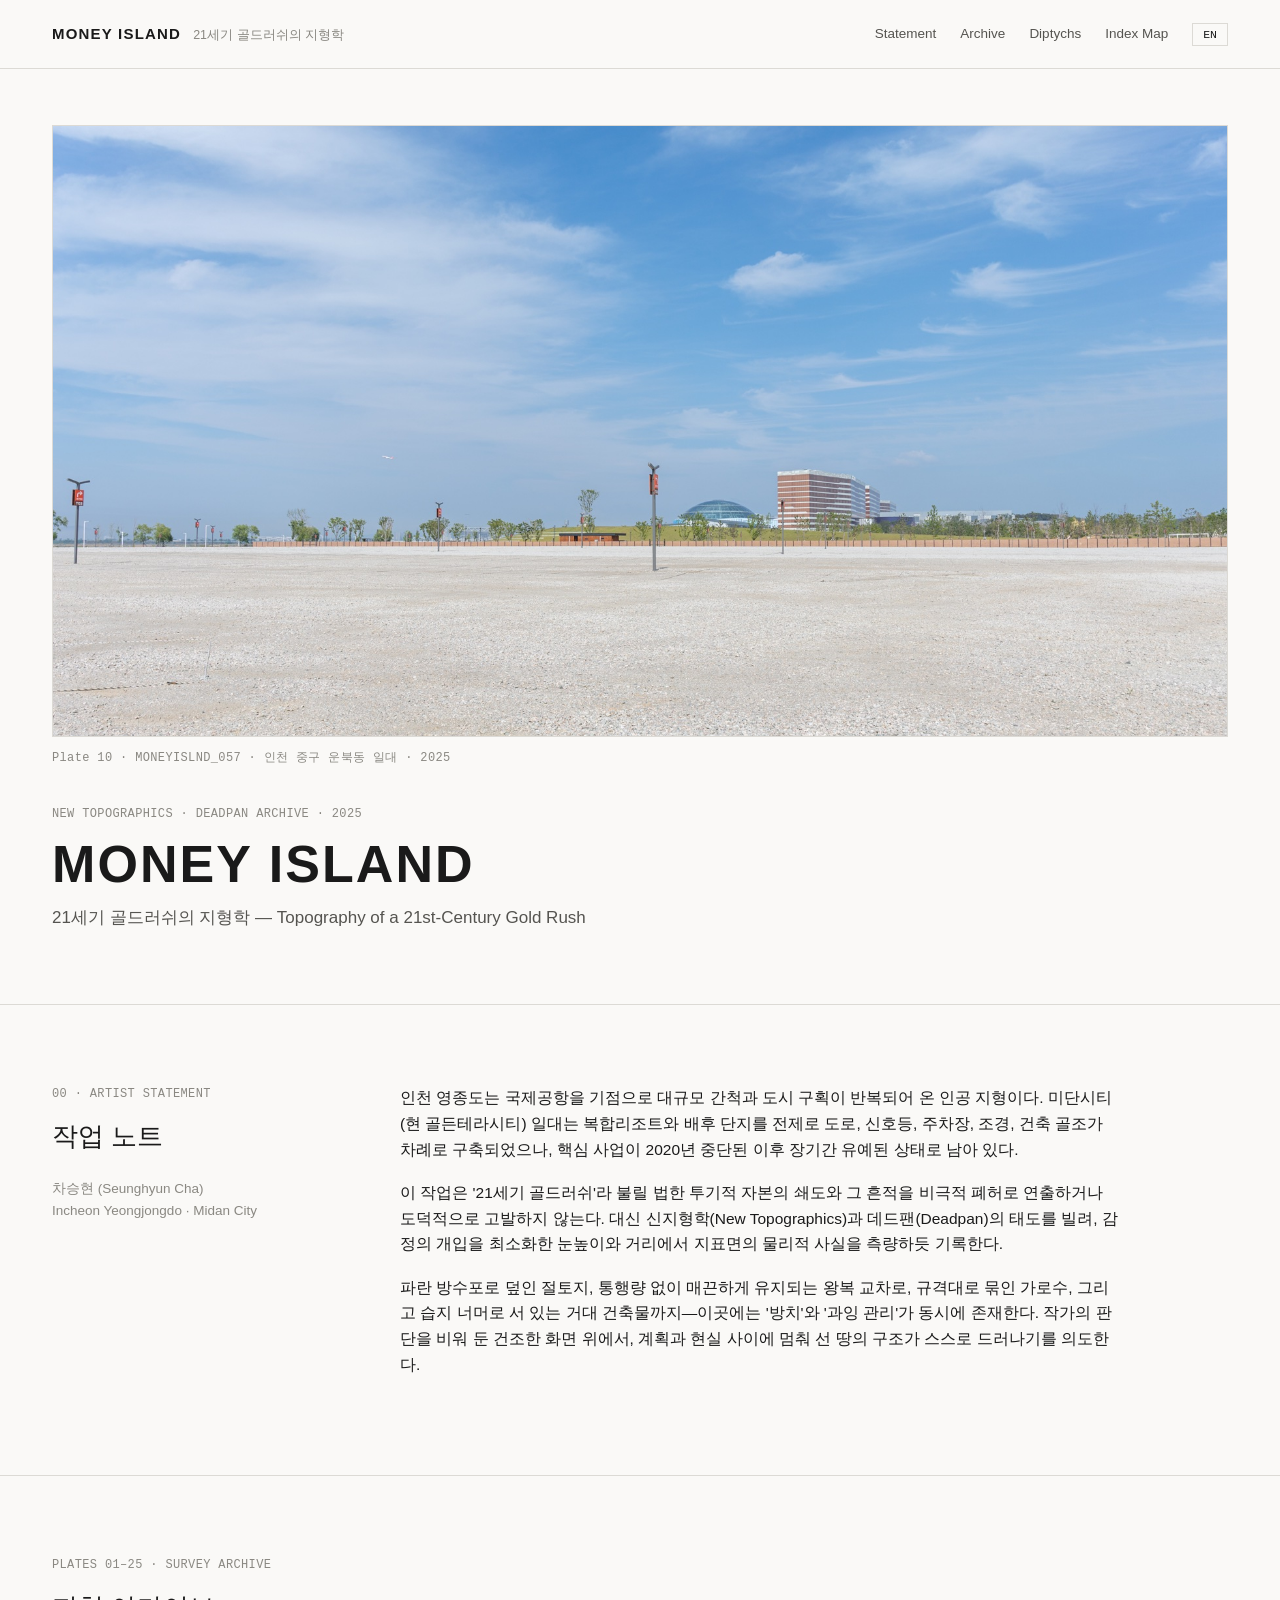
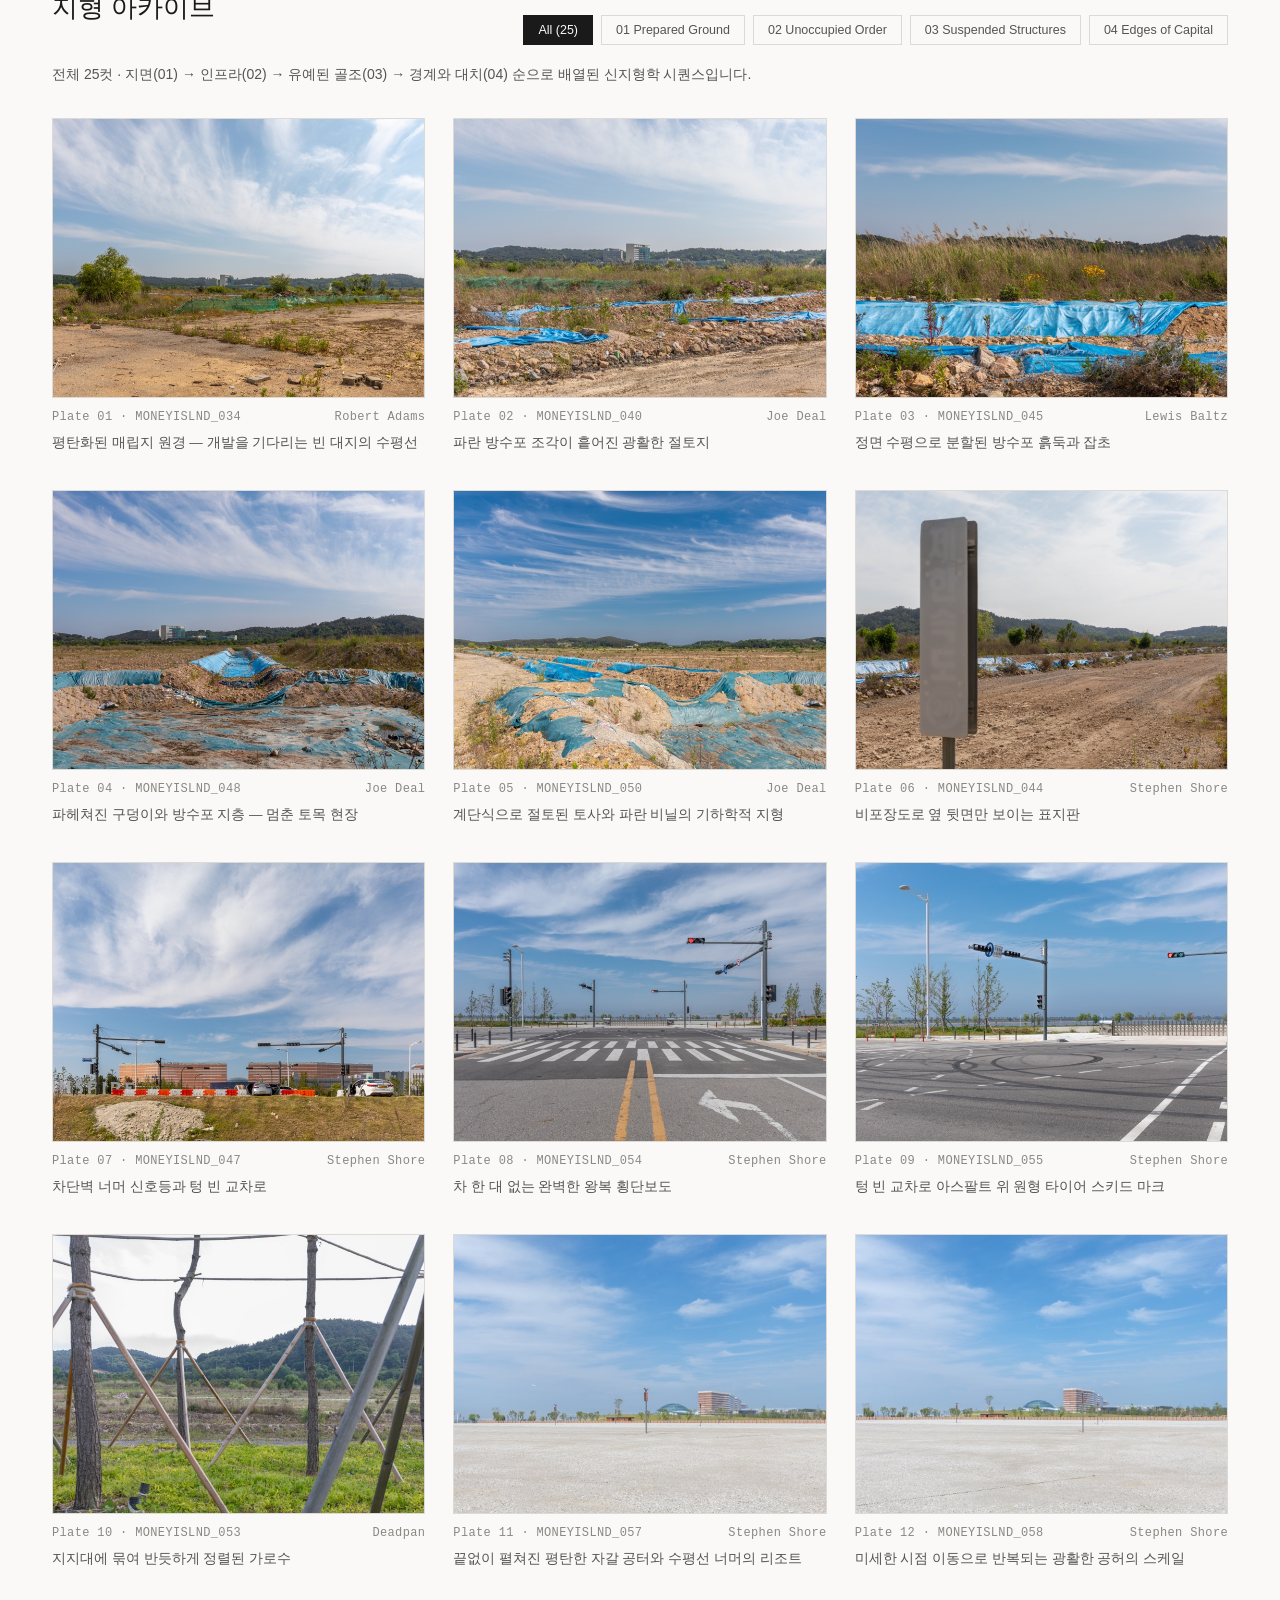
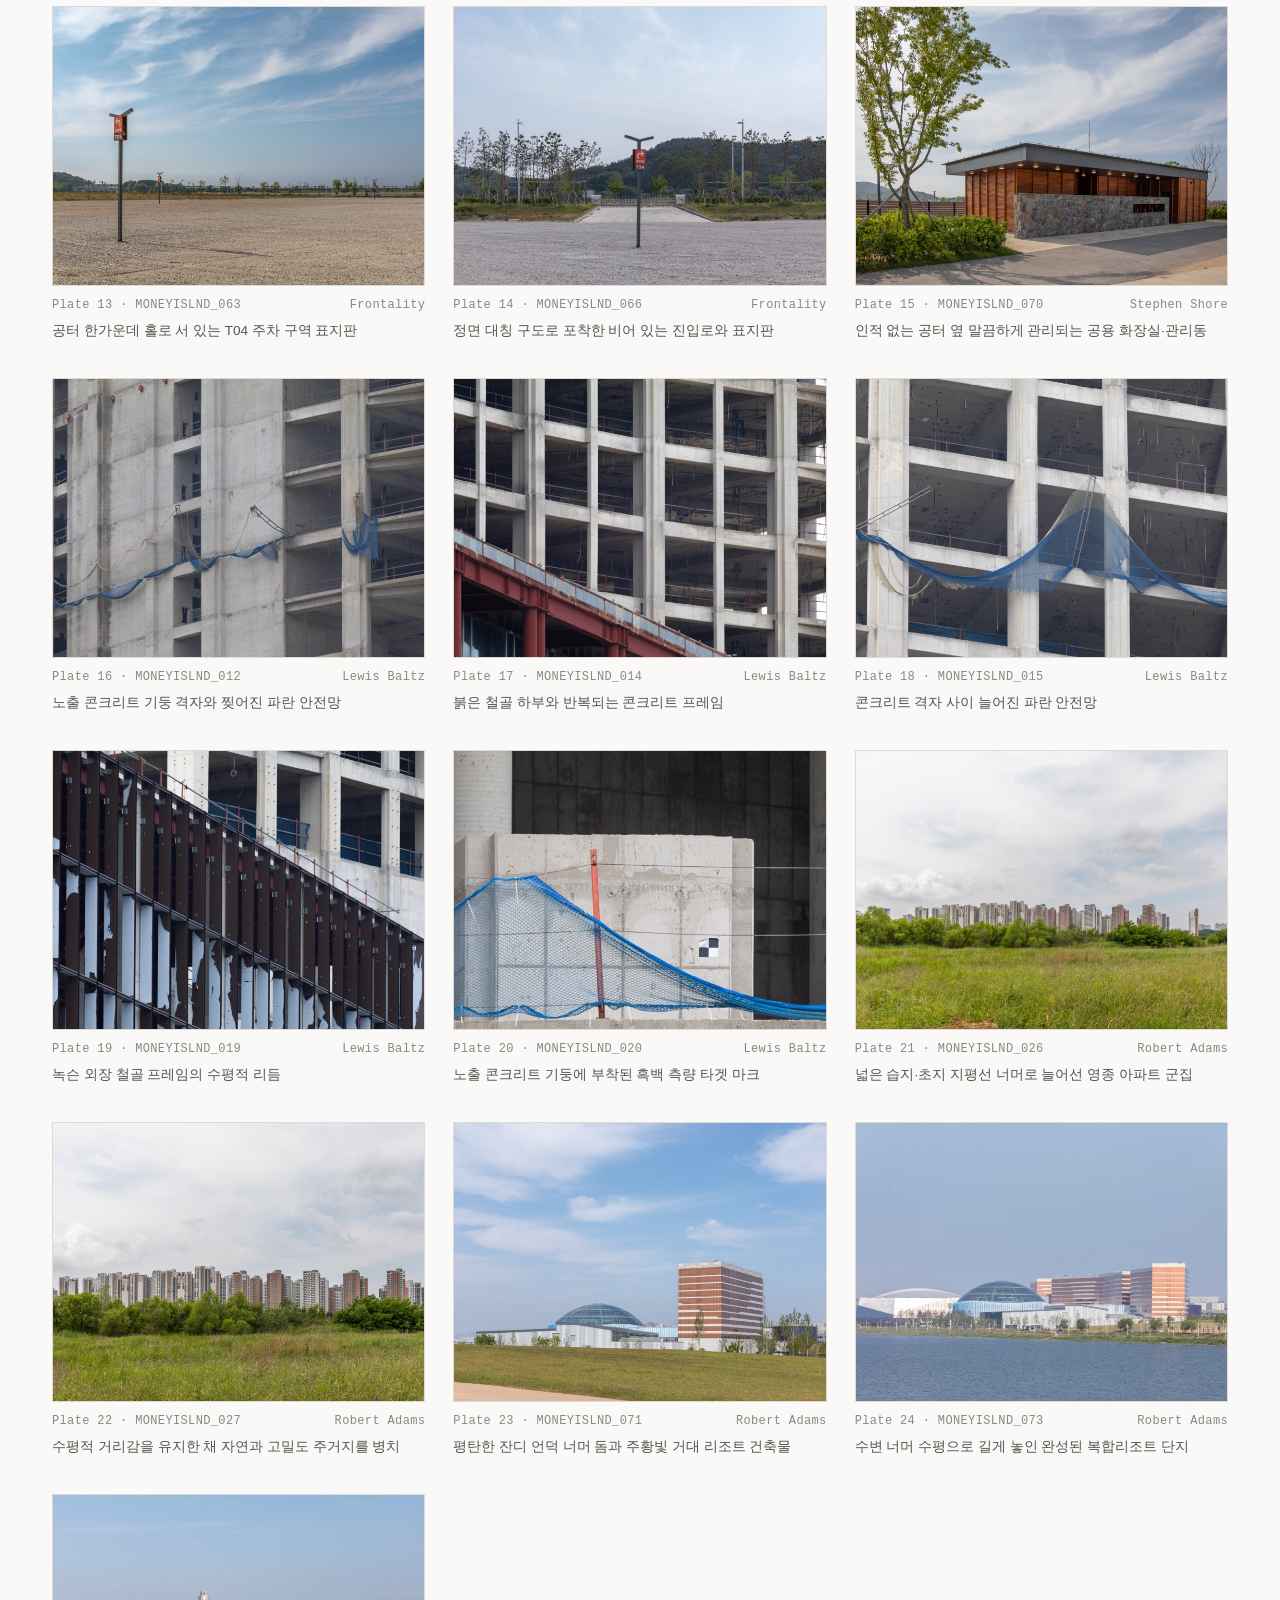
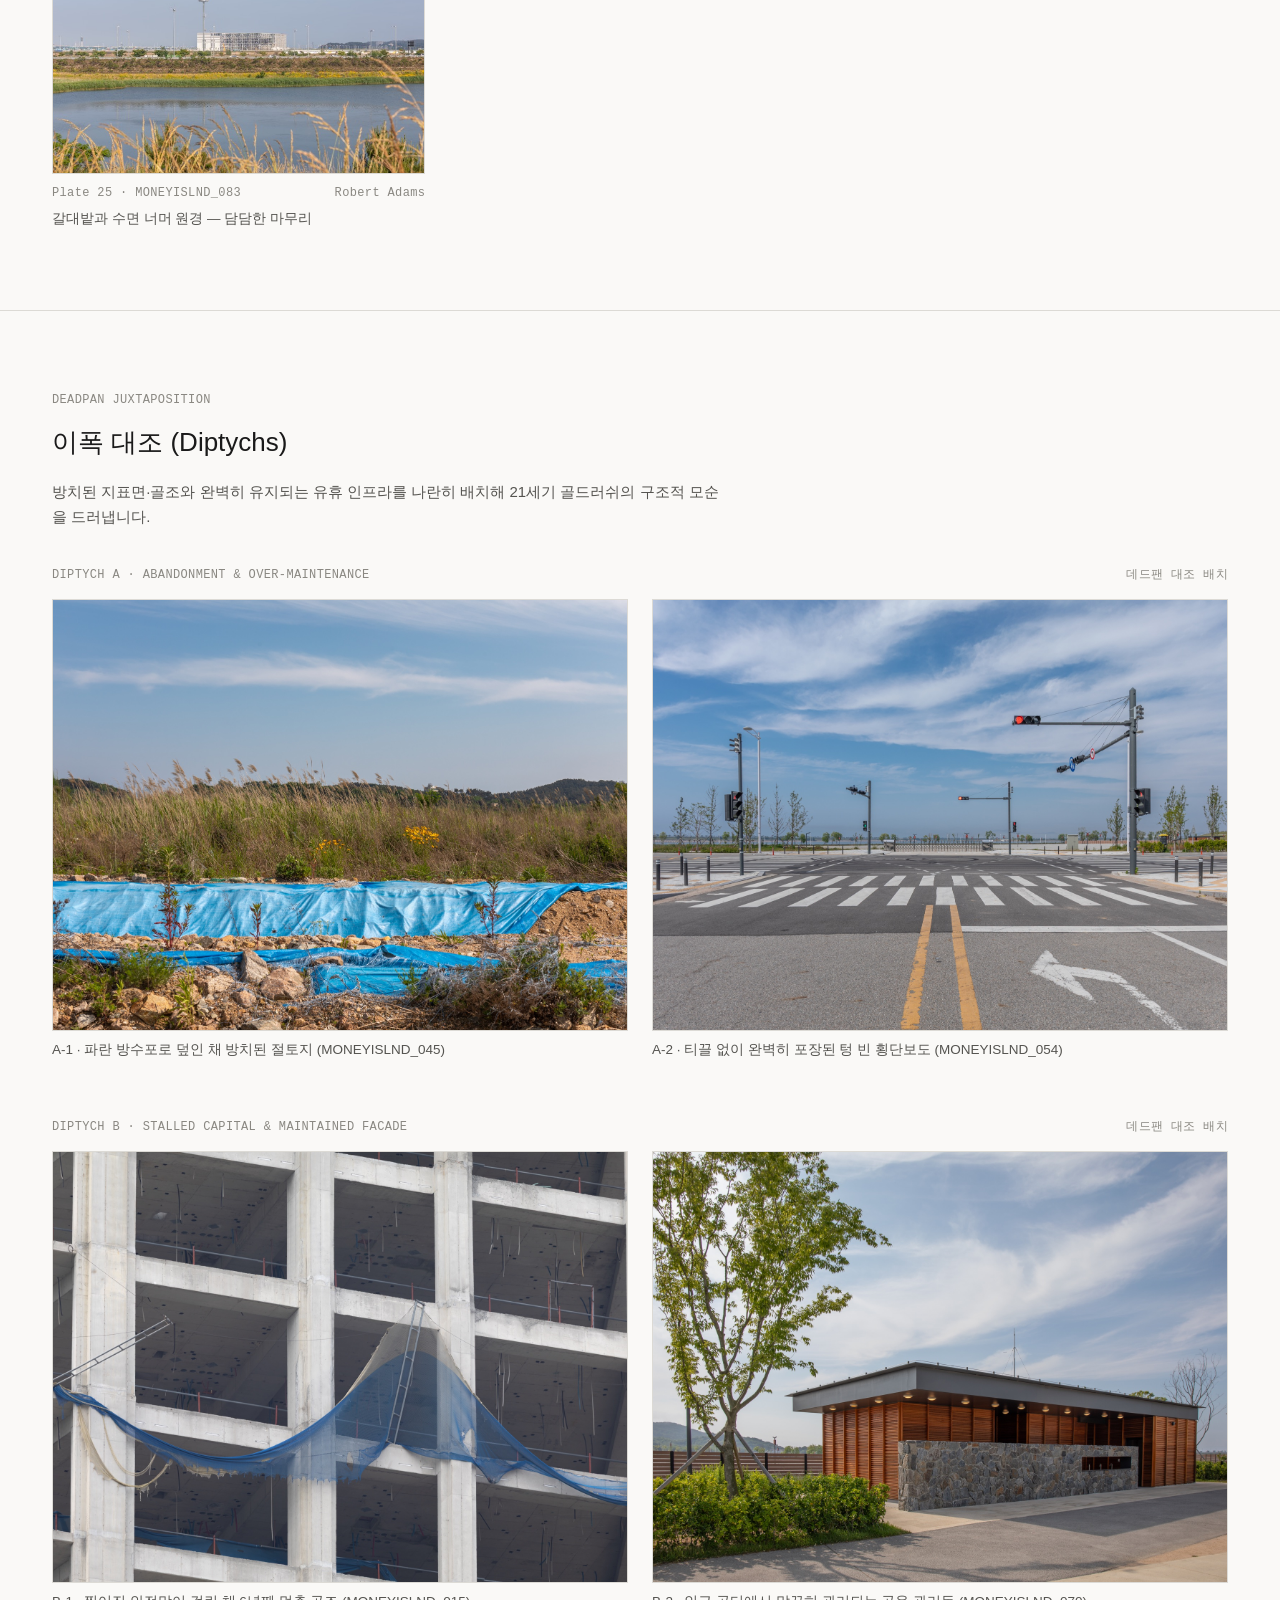
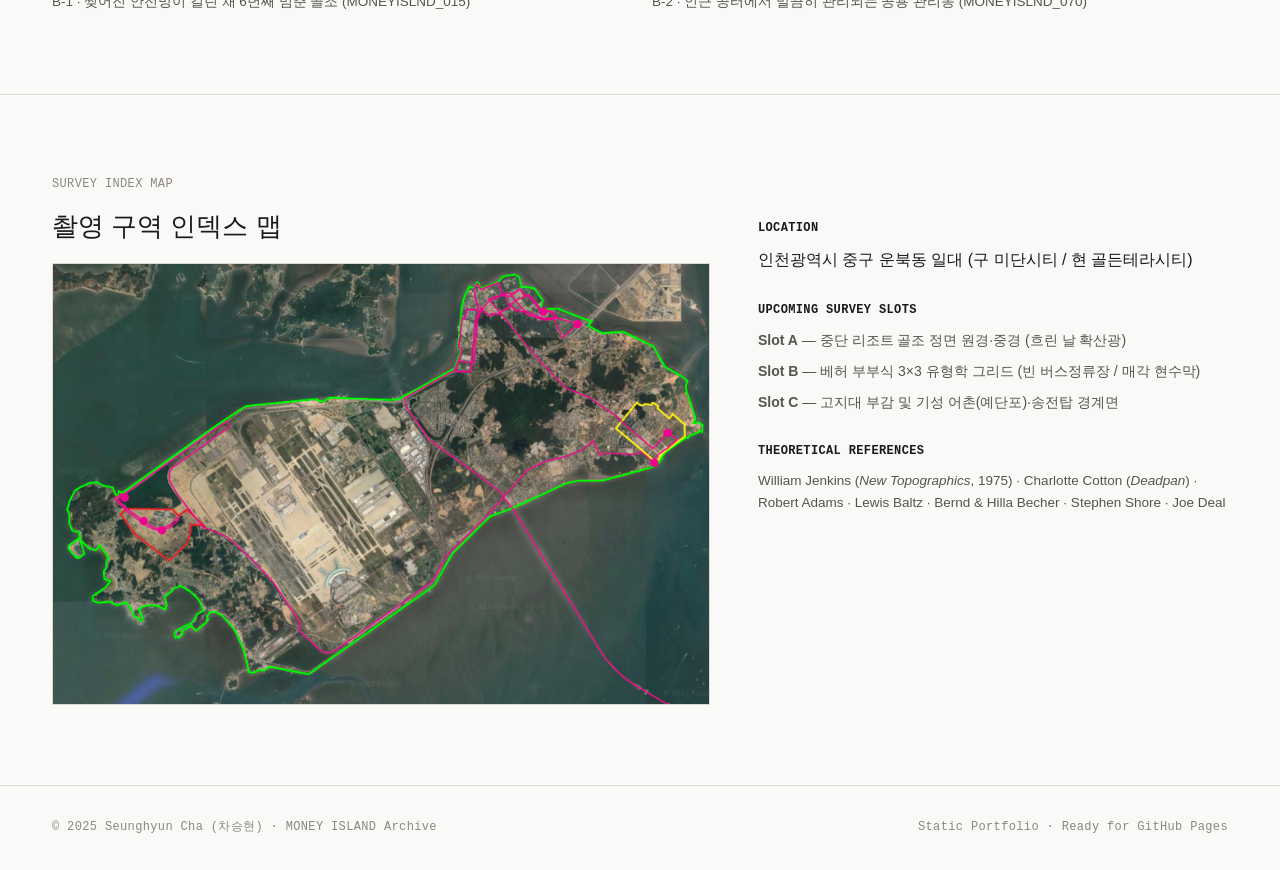
==== index.html @ 24f03597 "Add files via upload" ====
<!DOCTYPE html>
<html lang="ko">
<head>
  <meta charset="UTF-8" />
  <meta name="viewport" content="width=device-width, initial-scale=1.0" />
  <title>MONEY ISLAND — 21세기 골드러쉬의 지형학</title>

  <!-- 카카오톡·인스타그램 공유 시 표시되는 정보 (오픈그래프) -->
  <meta property="og:title" content="MONEY ISLAND: 21세기 골드러쉬의 지형학" />
  <meta property="og:description" content="인천 영종도 미단시티 신지형학(New Topographics) 사진 아카이브 · 차승현" />
  <meta property="og:image" content="images/full/MONEYISLND_057.jpg" />
  <meta property="og:type" content="website" />

  <!-- 디자인 파일(styles.css) 연결 -->
  <link rel="stylesheet" href="styles.css" />
</head>
<body>
  <!-- 상단 고정 내비게이션 바 -->
  <header class="site-header">
    <div class="container header-inner">
      <a href="#top" class="brand">
        <span class="brand-title">MONEY ISLAND</span>
        <span class="brand-sub" data-i18n="brandSub">21세기 골드러쉬의 지형학</span>
      </a>
      <nav class="main-nav" aria-label="주요 메뉴">
        <a href="#statement" data-i18n="navStatement">Statement</a>
        <a href="#archive" data-i18n="navArchive">Archive</a>
        <a href="#diptychs" data-i18n="navDiptychs">Diptychs</a>
        <a href="#index-map" data-i18n="navMap">Index Map</a>
        <button id="langToggle" class="lang-btn" type="button" aria-label="언어 전환">EN</button>
      </nav>
    </div>
  </header>

  <main id="top">
    <!-- 1. 히어로(표지) 영역 -->
    <section class="hero">
      <div class="container">
        <figure class="hero-figure">
          <img src="images/full/MONEYISLND_057.jpg" alt="영종도 미단시티의 광활한 자갈 공터와 원경 리조트" />
          <figcaption class="mono-meta">Plate 10 · MONEYISLND_057 · 인천 중구 운북동 일대 · 2025</figcaption>
        </figure>
        <div class="hero-copy">
          <p class="eyebrow mono-meta">NEW TOPOGRAPHICS · DEADPAN ARCHIVE · 2025</p>
          <h1>MONEY ISLAND</h1>
          <p class="hero-subtitle" data-i18n="heroSubtitle">21세기 골드러쉬의 지형학 — Topography of a 21st-Century Gold Rush</p>
        </div>
      </div>
    </section>

    <!-- 2. 작업 노트 (Artist Statement) -->
    <section id="statement" class="section border-top">
      <div class="container statement-grid">
        <div class="section-label">
          <p class="eyebrow mono-meta">00 · ARTIST STATEMENT</p>
          <h2 data-i18n="statementHeading">작업 노트</h2>
          <p class="photographer-tag">차승현 (Seunghyun Cha)<br />Incheon Yeongjongdo · Midan City</p>
        </div>
        <div class="statement-body" id="statementContent">
          <!-- photos.js의 작업 노트가 자동으로 들어옵니다 -->
        </div>
      </div>
    </section>

    <!-- 3. 사진 아카이브 (챕터 필터 + 갤러리 그리드) -->
    <section id="archive" class="section border-top">
      <div class="container">
        <div class="archive-header">
          <div>
            <p class="eyebrow mono-meta">PLATES 01–25 · SURVEY ARCHIVE</p>
            <h2 data-i18n="archiveHeading">지형 아카이브</h2>
          </div>
          <!-- 챕터별 필터 버튼 -->
          <div class="filter-bar" role="tablist" aria-label="챕터 필터">
            <button class="filter-btn active" data-chapter="all" type="button">All (25)</button>
            <button class="filter-btn" data-chapter="01" type="button">01 Prepared Ground</button>
            <button class="filter-btn" data-chapter="02" type="button">02 Unoccupied Order</button>
            <button class="filter-btn" data-chapter="03" type="button">03 Suspended Structures</button>
            <button class="filter-btn" data-chapter="04" type="button">04 Edges of Capital</button>
          </div>
        </div>

        <p id="chapterNote" class="chapter-note"></p>

        <!-- 사진 카드들이 자동으로 채워지는 영역 -->
        <div id="galleryGrid" class="gallery-grid"></div>
      </div>
    </section>

    <!-- 4. Diptych (이폭 대조 뷰) -->
    <section id="diptychs" class="section border-top">
      <div class="container">
        <p class="eyebrow mono-meta">DEADPAN JUXTAPOSITION</p>
        <h2 data-i18n="diptychHeading">이폭 대조 (Diptychs)</h2>
        <p class="section-desc" data-i18n="diptychDesc">방치된 지표면·골조와 완벽히 유지되는 유휴 인프라를 나란히 배치해 21세기 골드러쉬의 구조적 모순을 드러냅니다.</p>
        <div id="diptychContainer" class="diptych-list"></div>
      </div>
    </section>

    <!-- 5. 인덱스 맵 & 추가 촬영 슬롯(유형학 그리드 예고) -->
    <section id="index-map" class="section border-top">
      <div class="container map-grid">
        <div>
          <p class="eyebrow mono-meta">SURVEY INDEX MAP</p>
          <h2 data-i18n="mapHeading">촬영 구역 인덱스 맵</h2>
          <figure class="map-figure">
            <img src="images/map.jpg" alt="인천 영종국제도시 미단시티 촬영 구역 위성지도" loading="lazy" />
          </figure>
        </div>
        <div class="map-info">
          <div class="info-block">
            <h3 class="mono-meta">LOCATION</h3>
            <p data-i18n="mapLocation">인천광역시 중구 운북동 일대 (구 미단시티 / 현 골든테라시티)</p>
          </div>
          <div class="info-block">
            <h3 class="mono-meta">UPCOMING SURVEY SLOTS</h3>
            <ul class="slot-list">
              <li><strong>Slot A</strong> — 중단 리조트 골조 정면 원경·중경 (흐린 날 확산광)</li>
              <li><strong>Slot B</strong> — 베허 부부식 3×3 유형학 그리드 (빈 버스정류장 / 매각 현수막)</li>
              <li><strong>Slot C</strong> — 고지대 부감 및 기성 어촌(예단포)·송전탑 경계면</li>
            </ul>
          </div>
          <div class="info-block">
            <h3 class="mono-meta">THEORETICAL REFERENCES</h3>
            <p class="ref-text">William Jenkins (<em>New Topographics</em>, 1975) · Charlotte Cotton (<em>Deadpan</em>) · Robert Adams · Lewis Baltz · Bernd &amp; Hilla Becher · Stephen Shore · Joe Deal</p>
          </div>
        </div>
      </div>
    </section>
  </main>

  <!-- 하단 푸터 (Colophon) -->
  <footer class="site-footer border-top">
    <div class="container footer-inner">
      <p class="mono-meta">© 2025 Seunghyun Cha (차승현) · MONEY ISLAND Archive</p>
      <p class="mono-meta">Static Portfolio · Ready for GitHub Pages</p>
    </div>
  </footer>

  <!-- 전체 화면 라이트박스(사진 클릭 시 확대 보기) -->
  <div id="lightbox" class="lightbox" aria-hidden="true" role="dialog">
    <button id="lbClose" class="lb-btn lb-close" type="button" aria-label="닫기">×</button>
    <button id="lbPrev" class="lb-btn lb-prev" type="button" aria-label="이전 사진">‹</button>
    <div class="lb-content">
      <img id="lbImg" src="" alt="" />
      <div class="lb-caption">
        <div class="lb-caption-top">
          <span id="lbPlate" class="mono-meta"></span>
          <span id="lbRef" class="mono-meta lb-ref"></span>
        </div>
        <p id="lbDesc"></p>
      </div>
    </div>
    <button id="lbNext" class="lb-btn lb-next" type="button" aria-label="다음 사진">›</button>
  </div>

  <!-- 데이터(photos.js)와 동작(app.js) 스크립트 연결 -->
  <script src="photos.js"></script>
  <script src="app.js"></script>
</body>
</html>
---- styles.css ----
/* ==========================================================================
   MONEY ISLAND — New Topographics / Deadpan Gallery Stylesheet
   Google Slides 가이드와 동일한 오프화이트(#FAF9F7) 미술관 아카이브 톤
   ========================================================================== */

:root {
  --bg: #faf9f7;
  --surface: #f2f0ec;
  --ink: #1a1a1a;
  --ink-mid: #555450;
  --ink-soft: #8a8882;
  --line: #dcdad5;
  --max-w: 1240px;
}

* {
  box-sizing: border-box;
  margin: 0;
  padding: 0;
}

html {
  scroll-behavior: smooth;
}

body {
  background-color: var(--bg);
  color: var(--ink);
  font-family: -apple-system, BlinkMacSystemFont, "Apple SD Gothic Neo", "Pretendard", "Noto Sans KR", sans-serif;
  line-height: 1.65;
  -webkit-font-smoothing: antialiased;
}

img {
  display: block;
  max-width: 100%;
  height: auto;
}

.container {
  width: 100%;
  max-width: var(--max-w);
  margin: 0 auto;
  padding: 0 32px;
}

.mono-meta {
  font-family: ui-monospace, "SF Mono", Menlo, Consolas, monospace;
  font-size: 12px;
  letter-spacing: 0.03em;
  color: var(--ink-soft);
}

.border-top {
  border-top: 1px solid var(--line);
}

/* Header */
.site-header {
  position: sticky;
  top: 0;
  z-index: 40;
  background: rgba(250, 249, 247, 0.92);
  backdrop-filter: blur(8px);
  border-bottom: 1px solid var(--line);
}

.header-inner {
  height: 68px;
  display: flex;
  align-items: center;
  justify-content: space-between;
  gap: 24px;
}

.brand {
  text-decoration: none;
  color: var(--ink);
  display: flex;
  align-items: baseline;
  gap: 12px;
}

.brand-title {
  font-weight: 600;
  font-size: 15px;
  letter-spacing: 0.08em;
}

.brand-sub {
  font-size: 12.5px;
  color: var(--ink-soft);
}

.main-nav {
  display: flex;
  align-items: center;
  gap: 24px;
}

.main-nav a {
  text-decoration: none;
  color: var(--ink-mid);
  font-size: 13.5px;
  transition: color 0.15s ease;
}

.main-nav a:hover {
  color: var(--ink);
}

.lang-btn {
  border: 1px solid var(--line);
  background: transparent;
  color: var(--ink);
  font-family: ui-monospace, Menlo, monospace;
  font-size: 11.5px;
  padding: 4px 10px;
  cursor: pointer;
  transition: background 0.15s ease;
}

.lang-btn:hover {
  background: var(--surface);
}

/* Hero */
.hero {
  padding: 56px 0 72px;
}

.hero-figure img {
  width: 100%;
  max-height: 68vh;
  object-fit: cover;
  border: 1px solid var(--line);
}

.hero-figure figcaption {
  margin-top: 12px;
}

.hero-copy {
  margin-top: 36px;
}

.eyebrow {
  margin-bottom: 10px;
}

.hero-copy h1 {
  font-size: clamp(32px, 5vw, 52px);
  font-weight: 600;
  letter-spacing: 0.04em;
  line-height: 1.15;
}

.hero-subtitle {
  margin-top: 10px;
  font-size: 17px;
  color: var(--ink-mid);
  font-weight: 300;
}

/* Sections */
.section {
  padding: 80px 0;
}

.section h2 {
  font-size: 26px;
  font-weight: 500;
  margin-bottom: 16px;
}

.section-desc {
  max-width: 680px;
  color: var(--ink-mid);
  font-size: 15px;
  margin-bottom: 36px;
}

/* Statement */
.statement-grid {
  display: grid;
  grid-template-columns: 300px 1fr;
  gap: 48px;
}

.photographer-tag {
  margin-top: 20px;
  font-size: 13.5px;
  color: var(--ink-soft);
}

.statement-body p {
  font-size: 15.5px;
  color: var(--ink);
  margin-bottom: 18px;
  max-width: 720px;
}

/* Archive & Filter */
.archive-header {
  display: flex;
  flex-wrap: wrap;
  align-items: flex-end;
  justify-content: space-between;
  gap: 20px;
  margin-bottom: 18px;
}

.filter-bar {
  display: flex;
  flex-wrap: wrap;
  gap: 8px;
}

.filter-btn {
  border: 1px solid var(--line);
  background: transparent;
  color: var(--ink-mid);
  font-size: 12.5px;
  padding: 7px 14px;
  cursor: pointer;
  transition: all 0.15s ease;
}

.filter-btn:hover {
  border-color: var(--ink);
  color: var(--ink);
}

.filter-btn.active {
  background: var(--ink);
  border-color: var(--ink);
  color: var(--bg);
}

.chapter-note {
  font-size: 14px;
  color: var(--ink-mid);
  margin-bottom: 32px;
  min-height: 22px;
}

.gallery-grid {
  display: grid;
  grid-template-columns: repeat(3, 1fr);
  gap: 36px 28px;
}

.plate-card {
  cursor: pointer;
}

.plate-thumb-wrap {
  background: var(--surface);
  border: 1px solid var(--line);
  aspect-ratio: 4 / 3;
  overflow: hidden;
  display: flex;
  align-items: center;
  justify-content: center;
}

.plate-thumb-wrap img {
  width: 100%;
  height: 100%;
  object-fit: cover;
  transition: transform 0.35s ease;
}

.plate-card:hover .plate-thumb-wrap img {
  transform: scale(1.025);
}

.plate-meta {
  margin-top: 10px;
  display: flex;
  justify-content: space-between;
  gap: 8px;
}

.plate-desc {
  margin-top: 4px;
  font-size: 13.5px;
  color: var(--ink-mid);
}

/* Diptychs */
.diptych-list {
  display: flex;
  flex-direction: column;
  gap: 56px;
}

.diptych-block-head {
  display: flex;
  justify-content: space-between;
  align-items: baseline;
  margin-bottom: 14px;
  gap: 16px;
}

.diptych-pair {
  display: grid;
  grid-template-columns: 1fr 1fr;
  gap: 24px;
}

.diptych-item img {
  width: 100%;
  aspect-ratio: 4 / 3;
  object-fit: cover;
  border: 1px solid var(--line);
  cursor: pointer;
}

.diptych-item figcaption {
  margin-top: 8px;
  font-size: 13.5px;
  color: var(--ink-mid);
}

/* Index Map */
.map-grid {
  display: grid;
  grid-template-columns: 1.4fr 1fr;
  gap: 48px;
  align-items: start;
}

.map-figure img {
  width: 100%;
  border: 1px solid var(--line);
  margin-top: 12px;
}

.map-info {
  padding-top: 44px;
  display: flex;
  flex-direction: column;
  gap: 28px;
}

.info-block h3 {
  margin-bottom: 8px;
  color: var(--ink);
}

.slot-list {
  list-style: none;
  display: flex;
  flex-direction: column;
  gap: 8px;
  font-size: 14px;
  color: var(--ink-mid);
}

.ref-text {
  font-size: 13.5px;
  color: var(--ink-mid);
}

/* Footer */
.site-footer {
  padding: 32px 0;
}

.footer-inner {
  display: flex;
  justify-content: space-between;
  flex-wrap: wrap;
  gap: 12px;
}

/* Lightbox */
.lightbox {
  position: fixed;
  inset: 0;
  z-index: 100;
  background: rgba(20, 20, 19, 0.94);
  display: none;
  align-items: center;
  justify-content: center;
  padding: 40px 72px;
}

.lightbox.open {
  display: flex;
}

.lb-content {
  max-width: 1120px;
  max-height: 88vh;
  display: flex;
  flex-direction: column;
  align-items: center;
}

.lb-content img {
  max-height: 74vh;
  max-width: 100%;
  object-fit: contain;
  border: 1px solid rgba(255, 255, 255, 0.14);
}

.lb-caption {
  width: 100%;
  margin-top: 16px;
  color: #eae8e3;
}

.lb-caption-top {
  display: flex;
  justify-content: space-between;
  gap: 16px;
}

.lb-caption .mono-meta {
  color: #b5b2aa;
}

.lb-caption p {
  margin-top: 6px;
  font-size: 14px;
  color: #eae8e3;
}

.lb-btn {
  position: fixed;
  background: transparent;
  border: 1px solid rgba(255, 255, 255, 0.25);
  color: #fff;
  width: 44px;
  height: 44px;
  font-size: 24px;
  line-height: 1;
  cursor: pointer;
  transition: background 0.15s ease;
}

.lb-btn:hover {
  background: rgba(255, 255, 255, 0.14);
}

.lb-close { top: 24px; right: 28px; }
.lb-prev  { left: 20px; top: 50%; transform: translateY(-50%); }
.lb-next  { right: 20px; top: 50%; transform: translateY(-50%); }

/* Responsive (태블릿·모바일 자동 전환) */
@media (max-width: 960px) {
  .statement-grid,
  .map-grid {
    grid-template-columns: 1fr;
    gap: 28px;
  }
  .map-info { padding-top: 0; }
  .gallery-grid {
    grid-template-columns: repeat(2, 1fr);
  }
}

@media (max-width: 640px) {
  .container { padding: 0 20px; }
  .brand-sub { display: none; }
  .main-nav { gap: 14px; }
  .main-nav a { font-size: 12.5px; }
  .gallery-grid,
  .diptych-pair {
    grid-template-columns: 1fr;
  }
  .lightbox { padding: 24px 16px; }
  .lb-prev, .lb-next { top: auto; bottom: 20px; transform: none; }
  .lb-prev { left: 24px; }
  .lb-next { right: 24px; }
}
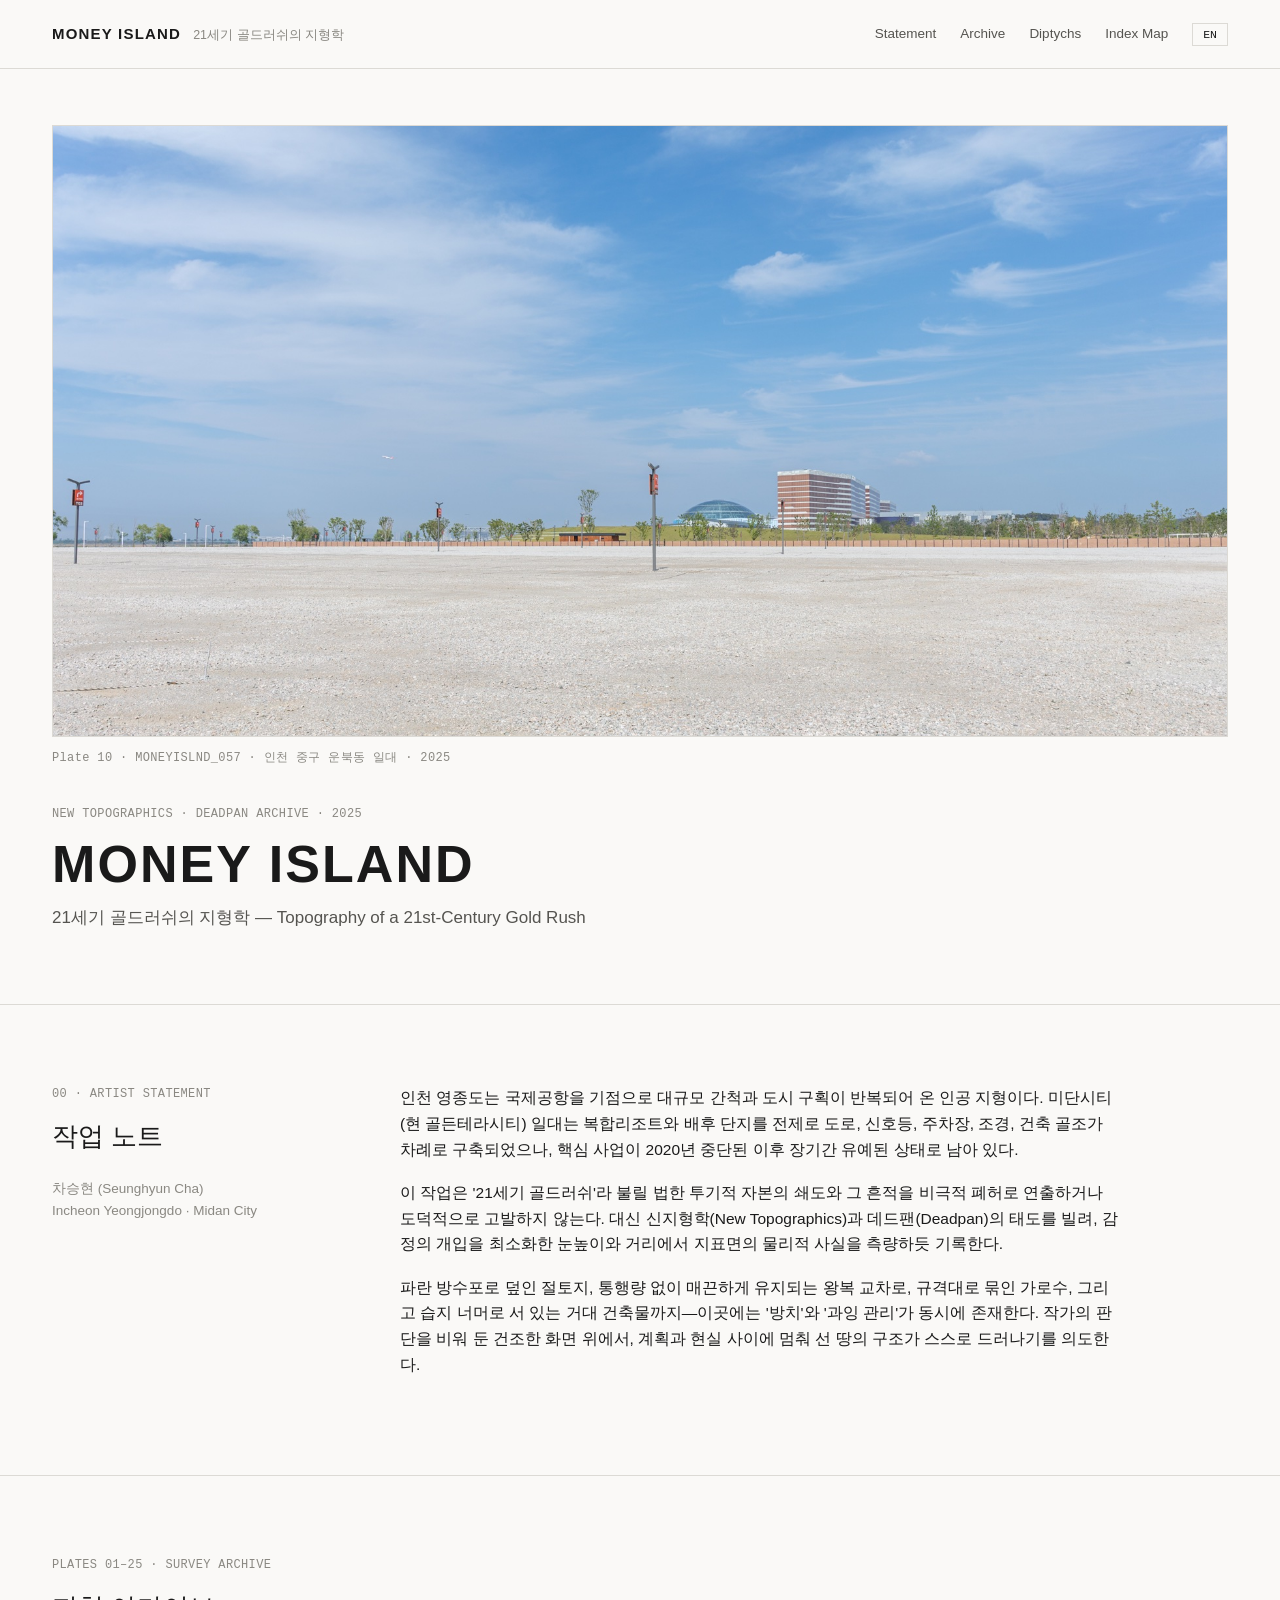
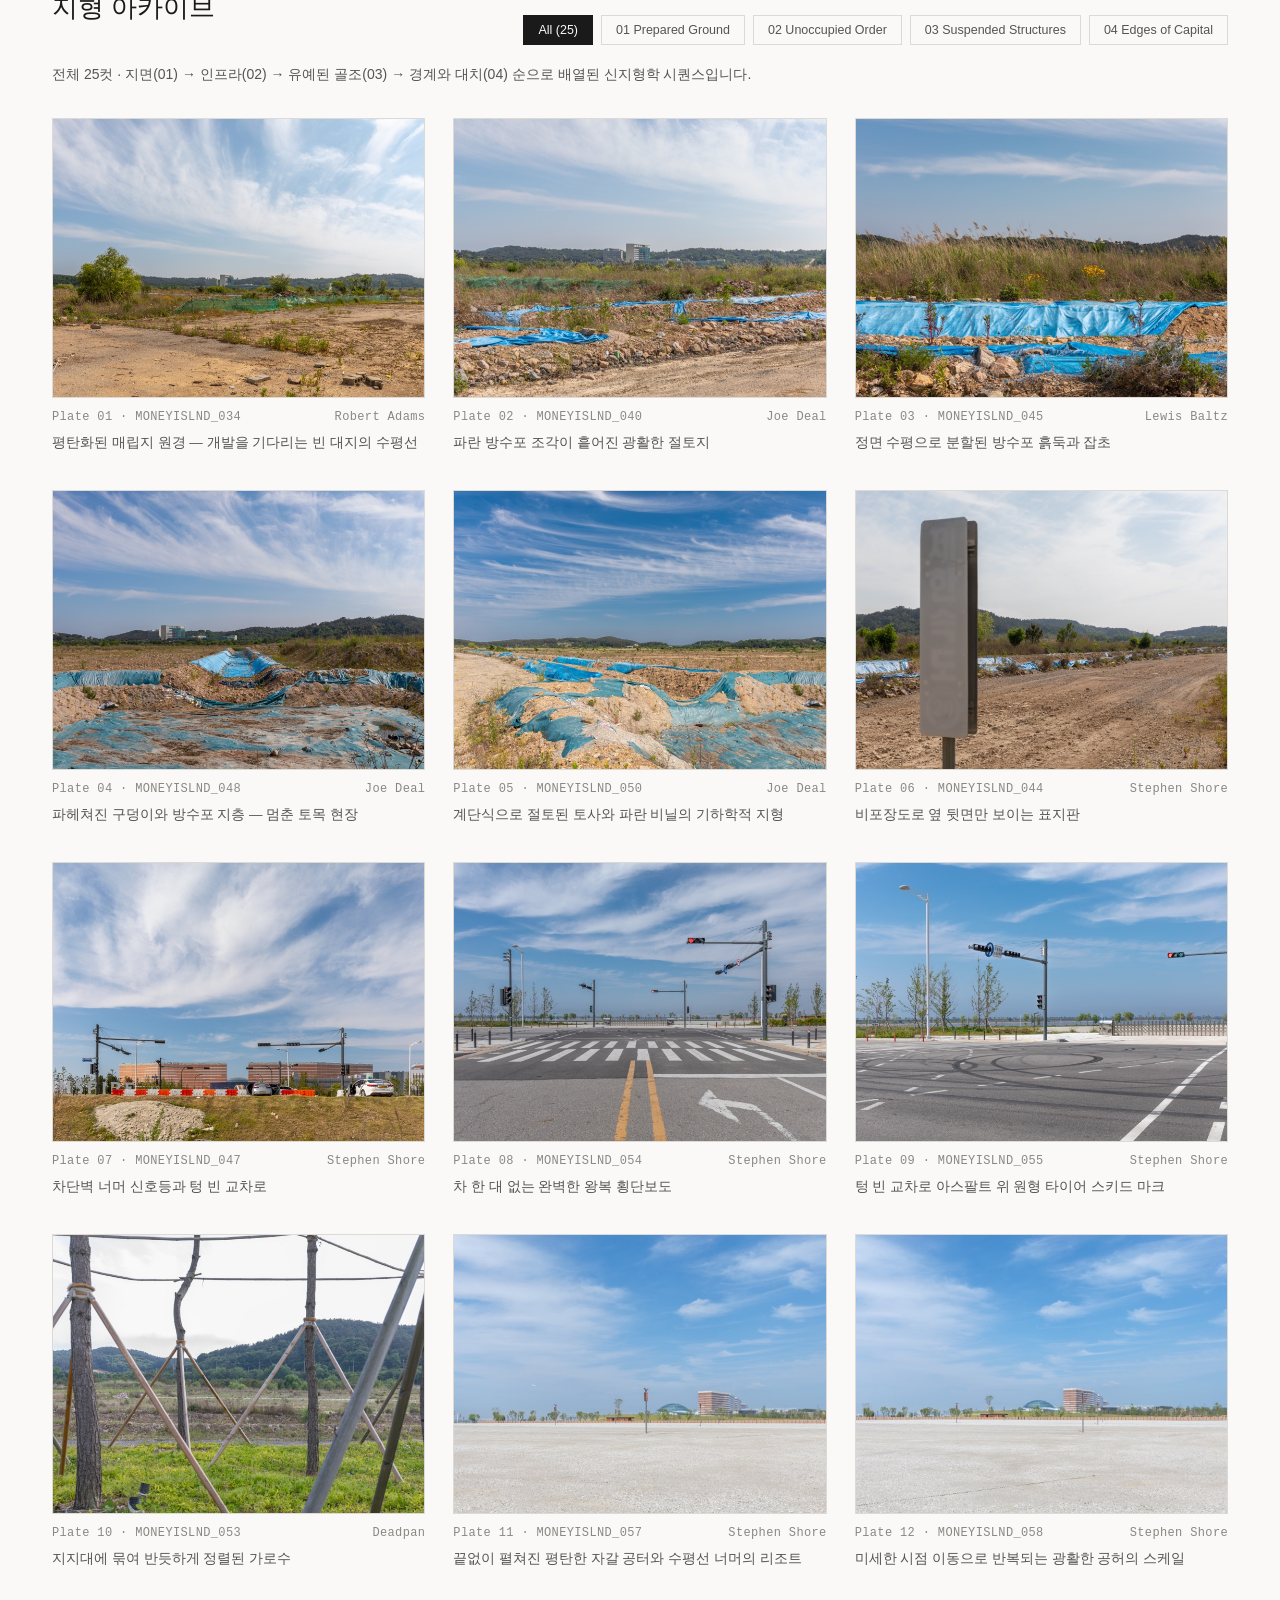
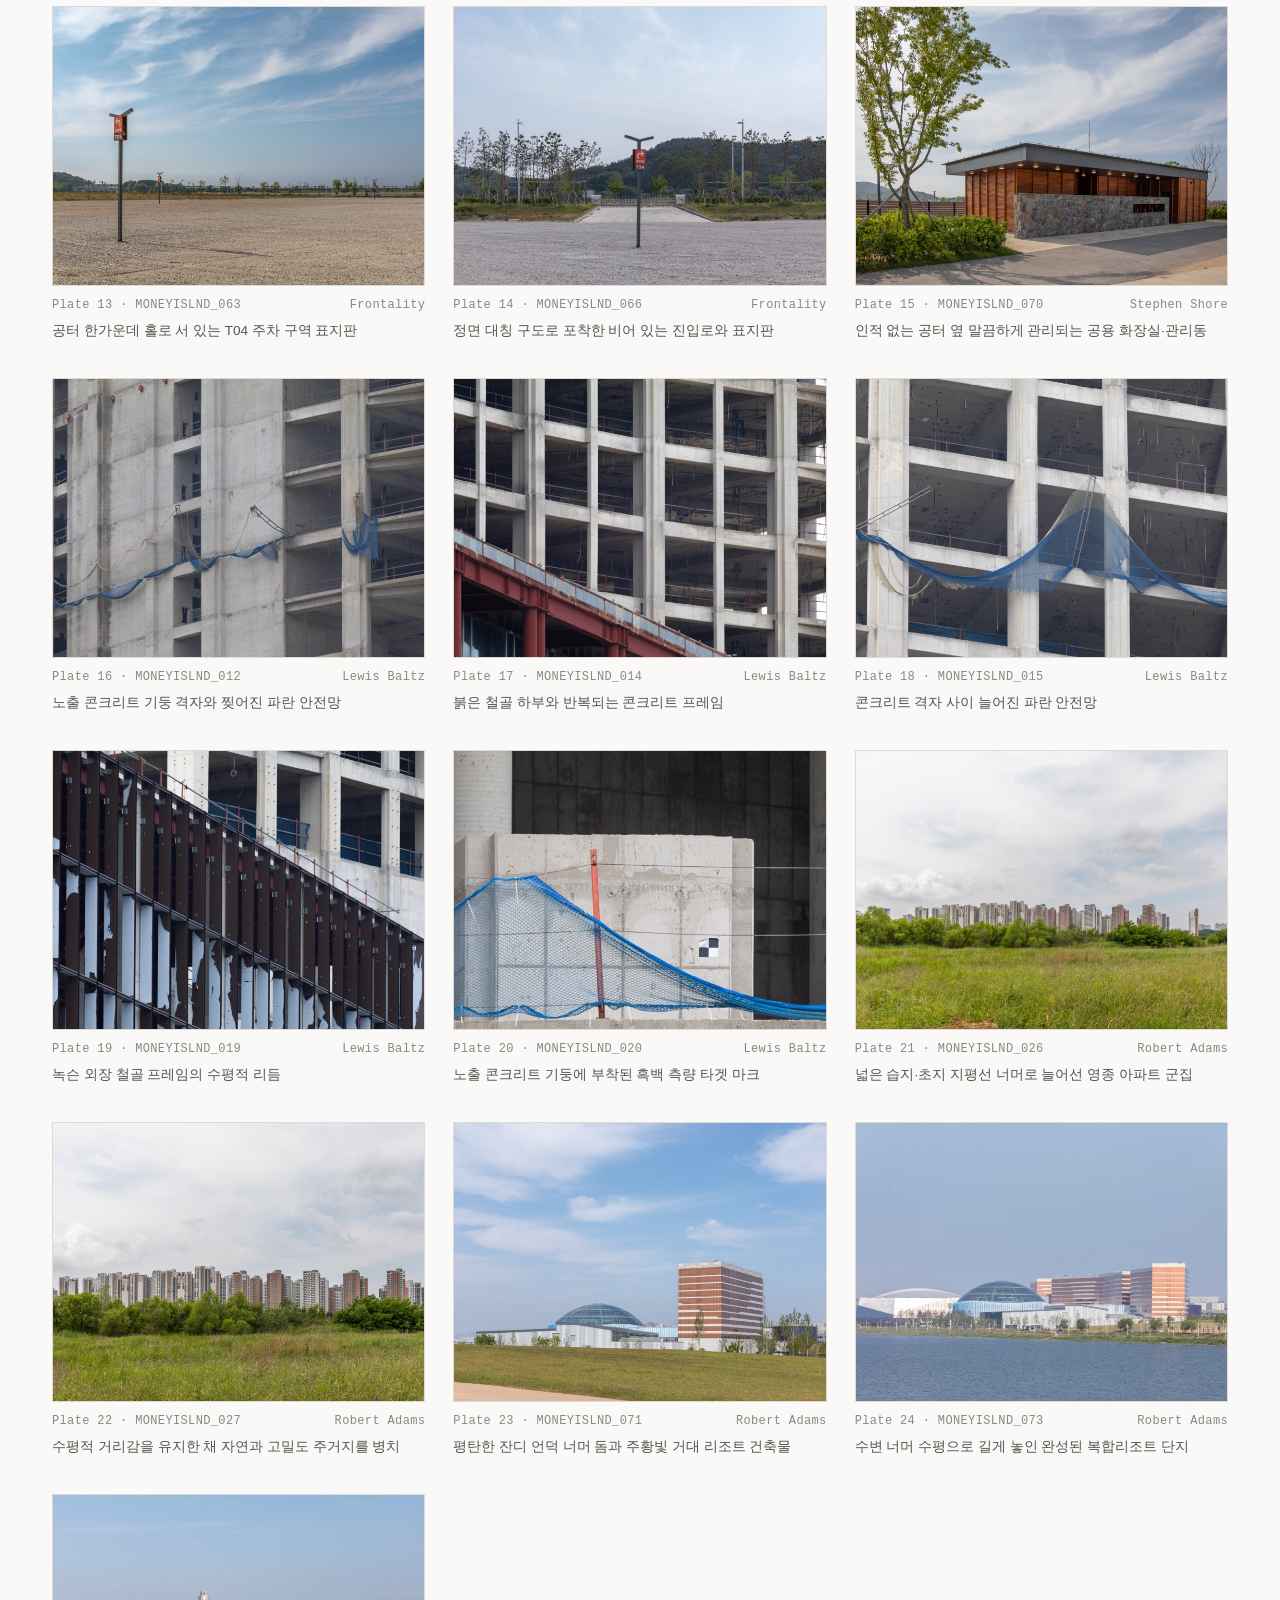
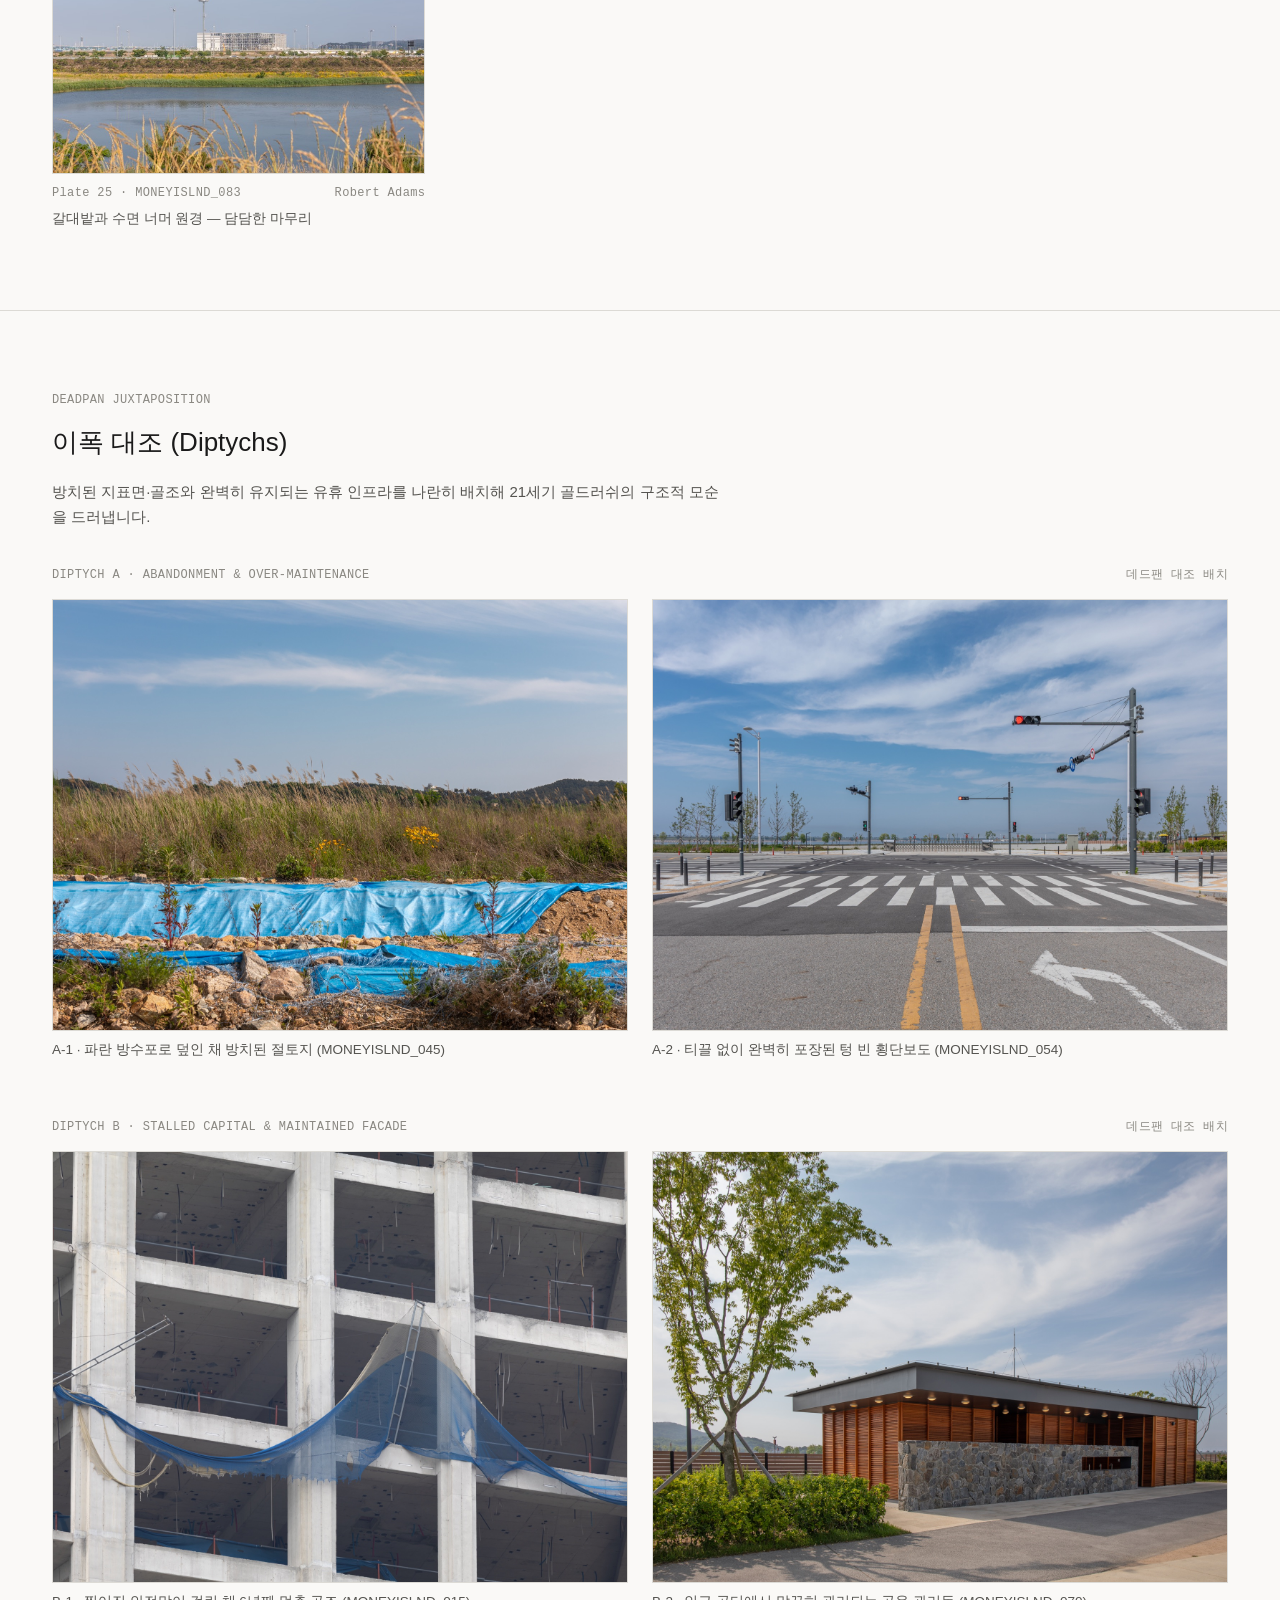
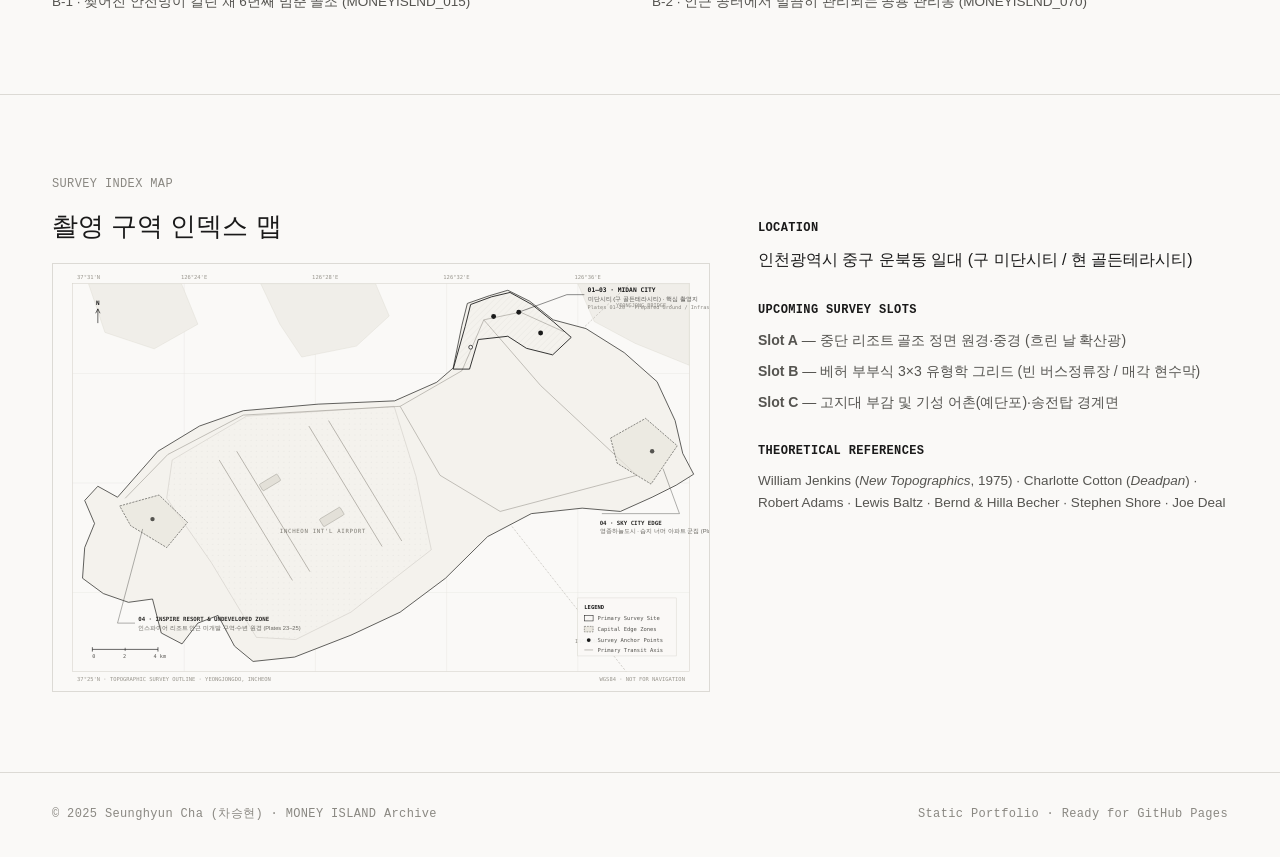
==== commit f2ae8cde: "Add files via upload" ====
--- a/index.html
+++ b/index.html
@@ -104,7 +104,7 @@
           <p class="eyebrow mono-meta">SURVEY INDEX MAP</p>
           <h2 data-i18n="mapHeading">촬영 구역 인덱스 맵</h2>
           <figure class="map-figure">
-            <img src="images/map.jpg" alt="인천 영종국제도시 미단시티 촬영 구역 위성지도" loading="lazy" />
+            <img src="images/yeongjongdo_outline_map.svg" alt="인천 영종국제도시 미단시티 미니멀 벡터 윤곽선 인덱스 맵" loading="lazy" />
           </figure>
         </div>
         <div class="map-info">
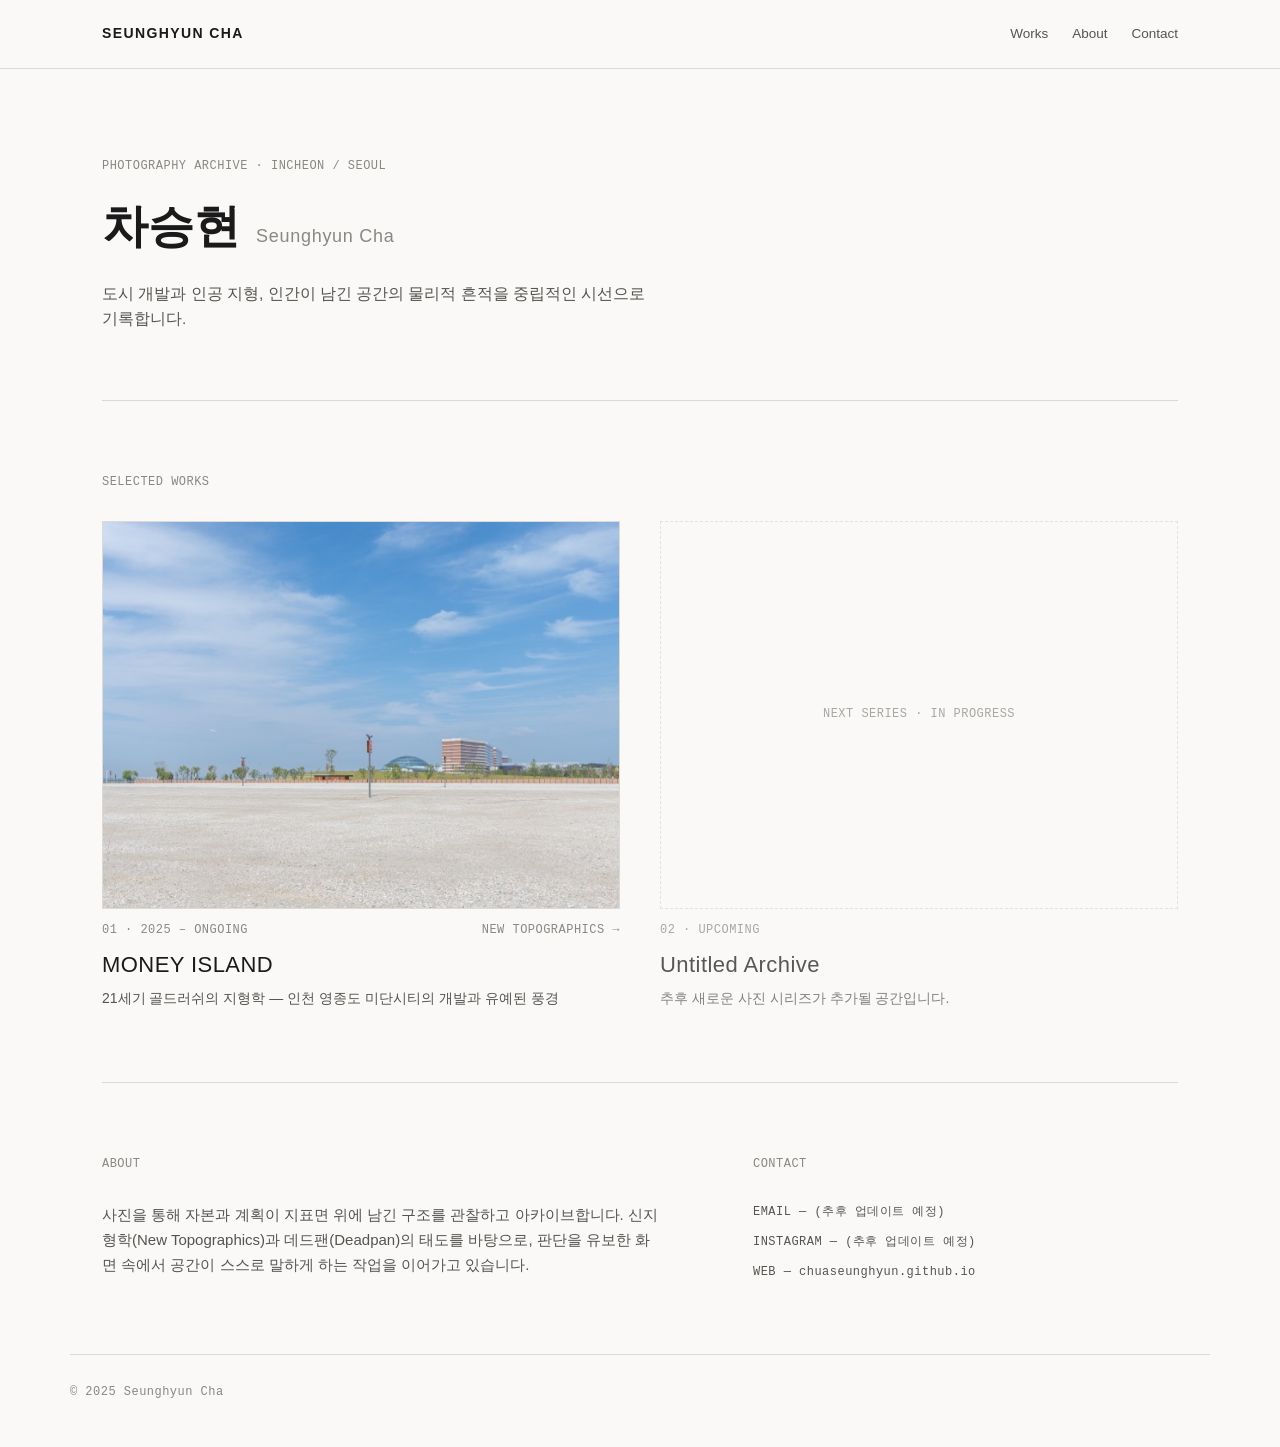
==== commit 76a6edd7: "Add main homepage" ====
--- a/index.html
+++ b/index.html
@@ -3,159 +3,85 @@
 <head>
   <meta charset="UTF-8" />
   <meta name="viewport" content="width=device-width, initial-scale=1.0" />
-  <title>MONEY ISLAND — 21세기 골드러쉬의 지형학</title>
-
-  <!-- 카카오톡·인스타그램 공유 시 표시되는 정보 (오픈그래프) -->
-  <meta property="og:title" content="MONEY ISLAND: 21세기 골드러쉬의 지형학" />
-  <meta property="og:description" content="인천 영종도 미단시티 신지형학(New Topographics) 사진 아카이브 · 차승현" />
-  <meta property="og:image" content="images/full/MONEYISLND_057.jpg" />
-  <meta property="og:type" content="website" />
-
-  <!-- 디자인 파일(styles.css) 연결 -->
-  <link rel="stylesheet" href="styles.css" />
+  <title>SEUNGHYUN CHA — Photography Archive</title>
+  <link rel="stylesheet" href="main.css" />
 </head>
 <body>
-  <!-- 상단 고정 내비게이션 바 -->
-  <header class="site-header">
-    <div class="container header-inner">
-      <a href="#top" class="brand">
-        <span class="brand-title">MONEY ISLAND</span>
-        <span class="brand-sub" data-i18n="brandSub">21세기 골드러쉬의 지형학</span>
-      </a>
-      <nav class="main-nav" aria-label="주요 메뉴">
-        <a href="#statement" data-i18n="navStatement">Statement</a>
-        <a href="#archive" data-i18n="navArchive">Archive</a>
-        <a href="#diptychs" data-i18n="navDiptychs">Diptychs</a>
-        <a href="#index-map" data-i18n="navMap">Index Map</a>
-        <button id="langToggle" class="lang-btn" type="button" aria-label="언어 전환">EN</button>
+  <header class="top-header">
+    <div class="wrap header-row">
+      <a href="./" class="site-name">SEUNGHYUN CHA</a>
+      <nav class="top-nav">
+        <a href="#works">Works</a>
+        <a href="#about">About</a>
+        <a href="#contact">Contact</a>
       </nav>
     </div>
   </header>
 
-  <main id="top">
-    <!-- 1. 히어로(표지) 영역 -->
-    <section class="hero">
-      <div class="container">
-        <figure class="hero-figure">
-          <img src="images/full/MONEYISLND_057.jpg" alt="영종도 미단시티의 광활한 자갈 공터와 원경 리조트" />
-          <figcaption class="mono-meta">Plate 10 · MONEYISLND_057 · 인천 중구 운북동 일대 · 2025</figcaption>
-        </figure>
-        <div class="hero-copy">
-          <p class="eyebrow mono-meta">NEW TOPOGRAPHICS · DEADPAN ARCHIVE · 2025</p>
-          <h1>MONEY ISLAND</h1>
-          <p class="hero-subtitle" data-i18n="heroSubtitle">21세기 골드러쉬의 지형학 — Topography of a 21st-Century Gold Rush</p>
+  <main class="wrap">
+    <!-- 작가 인트로 -->
+    <section class="intro">
+      <p class="mono">PHOTOGRAPHY ARCHIVE · INCHEON / SEOUL</p>
+      <h1>차승현<span class="en-name">Seunghyun Cha</span></h1>
+      <p class="intro-desc">
+        도시 개발과 인공 지형, 인간이 남긴 공간의 물리적 흔적을 중립적인 시선으로 기록합니다.
+      </p>
+    </section>
+
+    <!-- 작품 시리즈 목록 -->
+    <section id="works" class="section border-top">
+      <p class="mono section-eyebrow">SELECTED WORKS</p>
+      <div class="works-grid">
+        <!-- 시리즈 01: MONEY ISLAND -->
+        <a href="money-island/" class="work-card">
+          <div class="work-thumb">
+            <img src="money-island/images/thumbs/MONEYISLND_057.jpg" alt="MONEY ISLAND 대표 사진" />
+          </div>
+          <div class="work-meta">
+            <span class="mono">01 · 2025 – ONGOING</span>
+            <span class="mono">NEW TOPOGRAPHICS →</span>
+          </div>
+          <h2>MONEY ISLAND</h2>
+          <p>21세기 골드러쉬의 지형학 — 인천 영종도 미단시티의 개발과 유예된 풍경</p>
+        </a>
+
+        <!-- 시리즈 02: 추후 작업 추가 슬롯 -->
+        <div class="work-card work-upcoming">
+          <div class="work-thumb upcoming-box">
+            <span class="mono">NEXT SERIES · IN PROGRESS</span>
+          </div>
+          <div class="work-meta">
+            <span class="mono">02 · UPCOMING</span>
+          </div>
+          <h2>Untitled Archive</h2>
+          <p>추후 새로운 사진 시리즈가 추가될 공간입니다.</p>
         </div>
       </div>
     </section>
 
-    <!-- 2. 작업 노트 (Artist Statement) -->
-    <section id="statement" class="section border-top">
-      <div class="container statement-grid">
-        <div class="section-label">
-          <p class="eyebrow mono-meta">00 · ARTIST STATEMENT</p>
-          <h2 data-i18n="statementHeading">작업 노트</h2>
-          <p class="photographer-tag">차승현 (Seunghyun Cha)<br />Incheon Yeongjongdo · Midan City</p>
-        </div>
-        <div class="statement-body" id="statementContent">
-          <!-- photos.js의 작업 노트가 자동으로 들어옵니다 -->
-        </div>
+    <!-- About & Contact -->
+    <section id="about" class="section border-top two-col">
+      <div>
+        <p class="mono section-eyebrow">ABOUT</p>
+        <p class="about-text">
+          사진을 통해 자본과 계획이 지표면 위에 남긴 구조를 관찰하고 아카이브합니다.
+          신지형학(New Topographics)과 데드팬(Deadpan)의 태도를 바탕으로, 판단을 유보한 화면 속에서 공간이 스스로 말하게 하는 작업을 이어가고 있습니다.
+        </p>
       </div>
-    </section>
-
-    <!-- 3. 사진 아카이브 (챕터 필터 + 갤러리 그리드) -->
-    <section id="archive" class="section border-top">
-      <div class="container">
-        <div class="archive-header">
-          <div>
-            <p class="eyebrow mono-meta">PLATES 01–25 · SURVEY ARCHIVE</p>
-            <h2 data-i18n="archiveHeading">지형 아카이브</h2>
-          </div>
-          <!-- 챕터별 필터 버튼 -->
-          <div class="filter-bar" role="tablist" aria-label="챕터 필터">
-            <button class="filter-btn active" data-chapter="all" type="button">All (25)</button>
-            <button class="filter-btn" data-chapter="01" type="button">01 Prepared Ground</button>
-            <button class="filter-btn" data-chapter="02" type="button">02 Unoccupied Order</button>
-            <button class="filter-btn" data-chapter="03" type="button">03 Suspended Structures</button>
-            <button class="filter-btn" data-chapter="04" type="button">04 Edges of Capital</button>
-          </div>
-        </div>
-
-        <p id="chapterNote" class="chapter-note"></p>
-
-        <!-- 사진 카드들이 자동으로 채워지는 영역 -->
-        <div id="galleryGrid" class="gallery-grid"></div>
-      </div>
-    </section>
-
-    <!-- 4. Diptych (이폭 대조 뷰) -->
-    <section id="diptychs" class="section border-top">
-      <div class="container">
-        <p class="eyebrow mono-meta">DEADPAN JUXTAPOSITION</p>
-        <h2 data-i18n="diptychHeading">이폭 대조 (Diptychs)</h2>
-        <p class="section-desc" data-i18n="diptychDesc">방치된 지표면·골조와 완벽히 유지되는 유휴 인프라를 나란히 배치해 21세기 골드러쉬의 구조적 모순을 드러냅니다.</p>
-        <div id="diptychContainer" class="diptych-list"></div>
-      </div>
-    </section>
-
-    <!-- 5. 인덱스 맵 & 추가 촬영 슬롯(유형학 그리드 예고) -->
-    <section id="index-map" class="section border-top">
-      <div class="container map-grid">
-        <div>
-          <p class="eyebrow mono-meta">SURVEY INDEX MAP</p>
-          <h2 data-i18n="mapHeading">촬영 구역 인덱스 맵</h2>
-          <figure class="map-figure">
-            <img src="images/yeongjongdo_outline_map.svg" alt="인천 영종국제도시 미단시티 미니멀 벡터 윤곽선 인덱스 맵" loading="lazy" />
-          </figure>
-        </div>
-        <div class="map-info">
-          <div class="info-block">
-            <h3 class="mono-meta">LOCATION</h3>
-            <p data-i18n="mapLocation">인천광역시 중구 운북동 일대 (구 미단시티 / 현 골든테라시티)</p>
-          </div>
-          <div class="info-block">
-            <h3 class="mono-meta">UPCOMING SURVEY SLOTS</h3>
-            <ul class="slot-list">
-              <li><strong>Slot A</strong> — 중단 리조트 골조 정면 원경·중경 (흐린 날 확산광)</li>
-              <li><strong>Slot B</strong> — 베허 부부식 3×3 유형학 그리드 (빈 버스정류장 / 매각 현수막)</li>
-              <li><strong>Slot C</strong> — 고지대 부감 및 기성 어촌(예단포)·송전탑 경계면</li>
-            </ul>
-          </div>
-          <div class="info-block">
-            <h3 class="mono-meta">THEORETICAL REFERENCES</h3>
-            <p class="ref-text">William Jenkins (<em>New Topographics</em>, 1975) · Charlotte Cotton (<em>Deadpan</em>) · Robert Adams · Lewis Baltz · Bernd &amp; Hilla Becher · Stephen Shore · Joe Deal</p>
-          </div>
-        </div>
+      <div id="contact">
+        <p class="mono section-eyebrow">CONTACT</p>
+        <ul class="contact-list mono">
+          <!-- 나중에 이메일과 인스타 아이디가 정해지면 아래 줄을 수정하세요 -->
+          <li>EMAIL — (추후 업데이트 예정)</li>
+          <li>INSTAGRAM — (추후 업데이트 예정)</li>
+          <li>WEB — chuaseunghyun.github.io</li>
+        </ul>
       </div>
     </section>
   </main>
 
-  <!-- 하단 푸터 (Colophon) -->
-  <footer class="site-footer border-top">
-    <div class="container footer-inner">
-      <p class="mono-meta">© 2025 Seunghyun Cha (차승현) · MONEY ISLAND Archive</p>
-      <p class="mono-meta">Static Portfolio · Ready for GitHub Pages</p>
-    </div>
+  <footer class="wrap site-footer border-top">
+    <p class="mono">© 2025 Seunghyun Cha</p>
   </footer>
-
-  <!-- 전체 화면 라이트박스(사진 클릭 시 확대 보기) -->
-  <div id="lightbox" class="lightbox" aria-hidden="true" role="dialog">
-    <button id="lbClose" class="lb-btn lb-close" type="button" aria-label="닫기">×</button>
-    <button id="lbPrev" class="lb-btn lb-prev" type="button" aria-label="이전 사진">‹</button>
-    <div class="lb-content">
-      <img id="lbImg" src="" alt="" />
-      <div class="lb-caption">
-        <div class="lb-caption-top">
-          <span id="lbPlate" class="mono-meta"></span>
-          <span id="lbRef" class="mono-meta lb-ref"></span>
-        </div>
-        <p id="lbDesc"></p>
-      </div>
-    </div>
-    <button id="lbNext" class="lb-btn lb-next" type="button" aria-label="다음 사진">›</button>
-  </div>
-
-  <!-- 데이터(photos.js)와 동작(app.js) 스크립트 연결 -->
-  <script src="photos.js"></script>
-  <script src="app.js"></script>
 </body>
 </html>
--- a/main.css
+++ b/main.css
@@ -0,0 +1,76 @@
+:root {
+  --bg: #faf9f7;
+  --surface: #f1efe9;
+  --ink: #1a1a1a;
+  --ink-mid: #555450;
+  --ink-soft: #8a8882;
+  --line: #dcdad5;
+}
+
+* { box-sizing: border-box; margin: 0; padding: 0; }
+html { scroll-behavior: smooth; }
+body {
+  background: var(--bg);
+  color: var(--ink);
+  font-family: -apple-system, BlinkMacSystemFont, "Apple SD Gothic Neo", "Pretendard", sans-serif;
+  line-height: 1.65;
+  animation: fadeIn 0.6s ease;
+}
+
+@keyframes fadeIn {
+  from { opacity: 0; transform: translateY(8px); }
+  to   { opacity: 1; transform: translateY(0); }
+}
+
+.wrap { max-width: 1140px; margin: 0 auto; padding: 0 32px; }
+.mono { font-family: ui-monospace, Menlo, monospace; font-size: 12px; letter-spacing: 0.04em; color: var(--ink-soft); }
+.border-top { border-top: 1px solid var(--line); }
+
+.top-header {
+  position: sticky; top: 0; z-index: 20;
+  background: rgba(250, 249, 247, 0.92);
+  backdrop-filter: blur(8px);
+  border-bottom: 1px solid var(--line);
+}
+.header-row { height: 68px; display: flex; align-items: center; justify-content: space-between; }
+.site-name { text-decoration: none; color: var(--ink); font-weight: 600; font-size: 14px; letter-spacing: 0.1em; }
+.top-nav { display: flex; gap: 24px; }
+.top-nav a { text-decoration: none; color: var(--ink-mid); font-size: 13.5px; }
+.top-nav a:hover { color: var(--ink); }
+
+.intro { padding: 88px 0 68px; }
+.intro h1 { font-size: clamp(32px, 4.5vw, 46px); font-weight: 600; margin-top: 12px; display: flex; align-items: baseline; gap: 16px; flex-wrap: wrap; }
+.en-name { font-size: 18px; font-weight: 300; color: var(--ink-soft); letter-spacing: 0.04em; }
+.intro-desc { margin-top: 16px; max-width: 560px; color: var(--ink-mid); font-size: 15.5px; }
+
+.section { padding: 72px 0; }
+.section-eyebrow { margin-bottom: 28px; }
+
+.works-grid { display: grid; grid-template-columns: repeat(2, 1fr); gap: 40px; }
+.work-card { text-decoration: none; color: inherit; display: block; }
+.work-thumb {
+  aspect-ratio: 4 / 3; overflow: hidden;
+  background: var(--surface); border: 1px solid var(--line);
+}
+.work-thumb img { width: 100%; height: 100%; object-fit: cover; display: block; transition: transform 0.45s ease; }
+.work-card:hover .work-thumb img { transform: scale(1.03); }
+.work-meta { display: flex; justify-content: space-between; margin-top: 12px; }
+.work-card h2 { font-size: 22px; font-weight: 500; margin-top: 6px; letter-spacing: 0.02em; }
+.work-card p { font-size: 14px; color: var(--ink-mid); margin-top: 4px; }
+
+.upcoming-box {
+  display: flex; align-items: center; justify-content: center;
+  border-style: dashed; background: transparent;
+}
+.work-upcoming { opacity: 0.72; }
+
+.two-col { display: grid; grid-template-columns: 1.4fr 1fr; gap: 56px; }
+.about-text { font-size: 15px; color: var(--ink-mid); max-width: 560px; }
+.contact-list { list-style: none; display: flex; flex-direction: column; gap: 10px; color: var(--ink-mid); }
+
+.site-footer { padding: 28px 0 44px; }
+
+@media (max-width: 760px) {
+  .wrap { padding: 0 20px; }
+  .works-grid, .two-col { grid-template-columns: 1fr; gap: 36px; }
+}
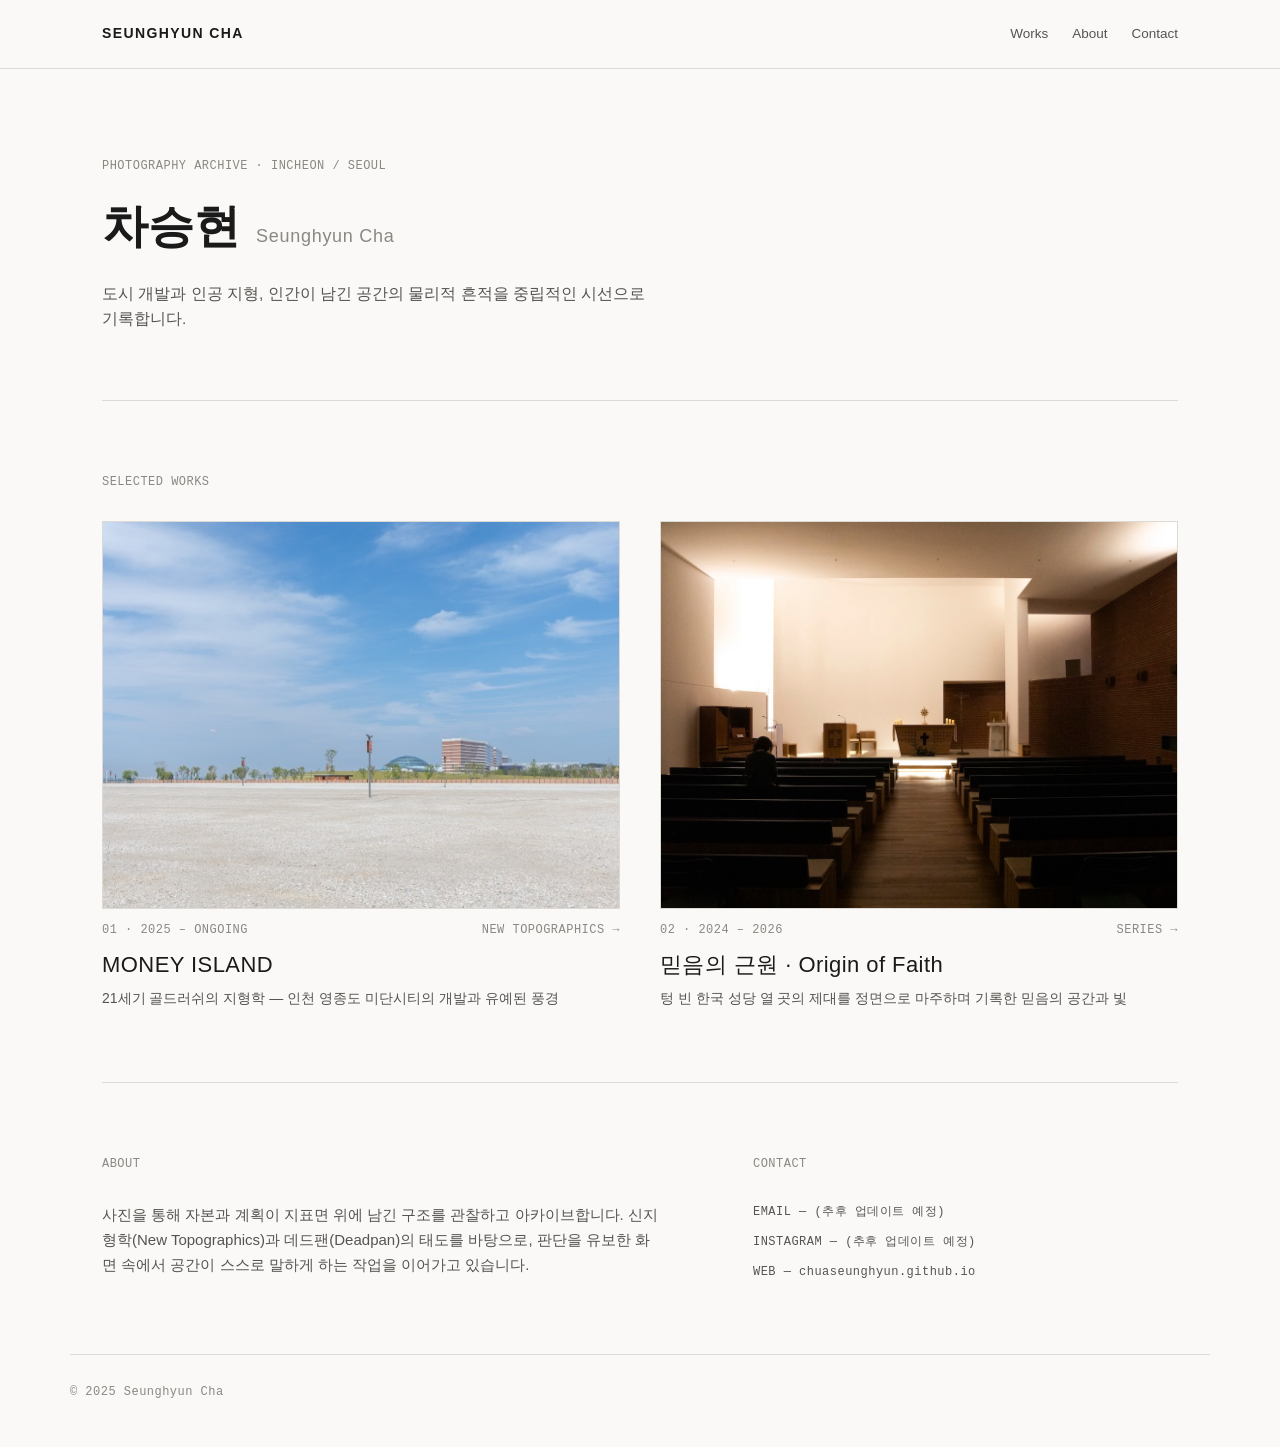
==== commit babd4294: "Add new project" ====
--- a/index.html
+++ b/index.html
@@ -46,15 +46,17 @@
         </a>
 
         <!-- 시리즈 02: 추후 작업 추가 슬롯 -->
-        <div class="work-card work-upcoming">
-          <div class="work-thumb upcoming-box">
-            <span class="mono">NEXT SERIES · IN PROGRESS</span>
+        <a href="origin-of-faith/" class="work-card">
+          <div class="work-thumb">
+            <img src="origin-of-faith/images/full/origin_11.jpg" alt="믿음의 근원 대표 사진" />
           </div>
           <div class="work-meta">
-            <span class="mono">02 · UPCOMING</span>
+            <span class="mono">02 · 2024 – 2026</span>
+            <span class="mono">SERIES →</span>
           </div>
-          <h2>Untitled Archive</h2>
-          <p>추후 새로운 사진 시리즈가 추가될 공간입니다.</p>
+          <h2>믿음의 근원 · Origin of Faith</h2>
+          <p>텅 빈 한국 성당 열 곳의 제대를 정면으로 마주하며 기록한 믿음의 공간과 빛</p>
+        </a>
         </div>
       </div>
     </section>
